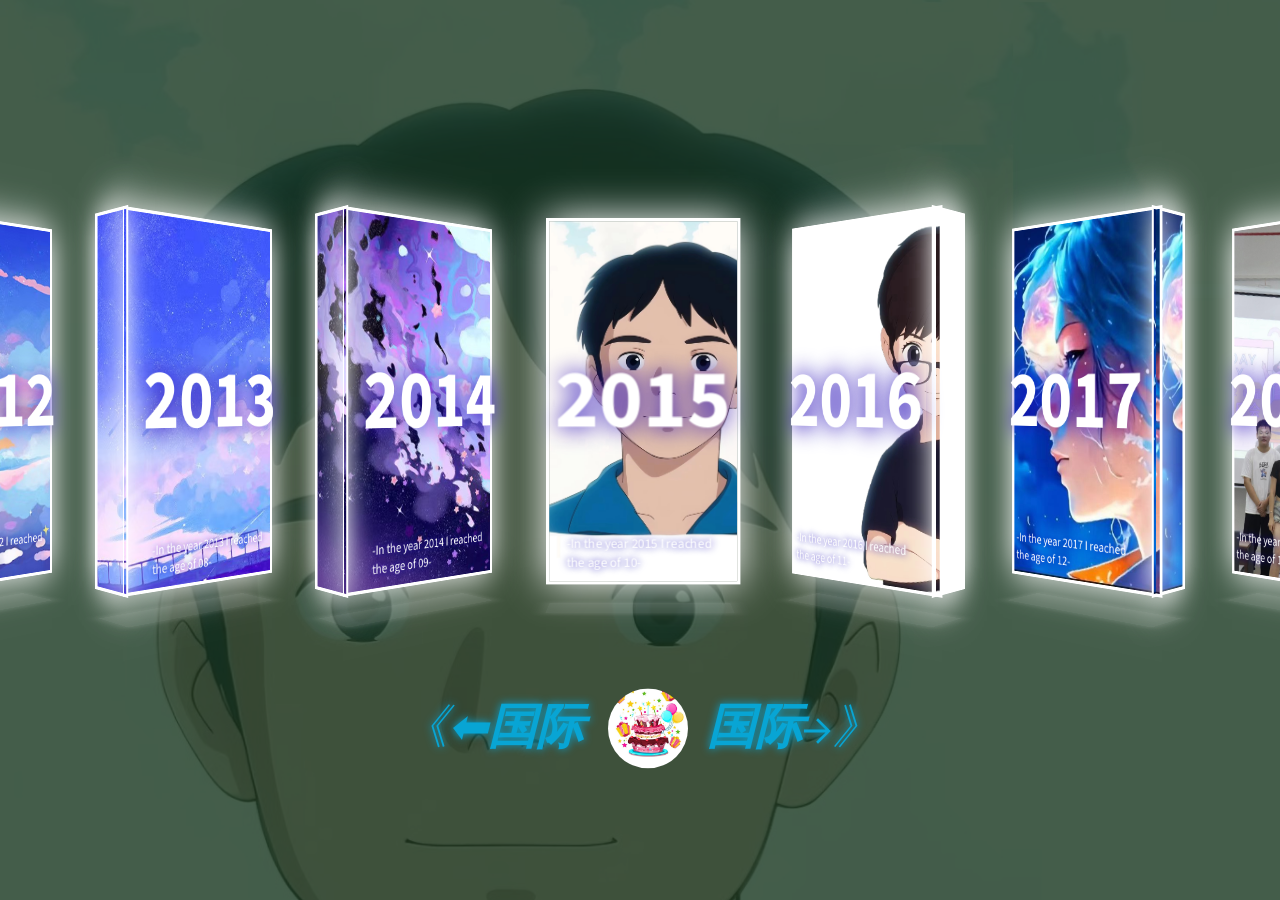
==== index.html @ 9ba80def "Add files via upload" ====
<!DOCTYPE html>
<html lang="en">

<head>
    <meta charset="UTF-8">
    <meta name="viewport" content="width=device-width, initial-scale=1.0">
    <title>RICARDO TO GUOJI</title>
    <link rel="stylesheet" href="https://static.fontawesome.com/css/fontawesome-app.css">
    <!-- 引入字体图标 -->
    <link rel="stylesheet" href="./font/iconfont.css">
    <!-- 引入字体 -->
    <link rel="stylesheet" href="https://fonts.googleapis.com/css?family=Source+Sans+Pro:300,400&display=swap">
    <style>
        * {
            padding: 0;
            margin: 0;
            font-family: "Source Sans Pro", sans-serif;
        }

        /* 设置html和body元素为flex布局，水平和垂直居中对齐，高度为100vh，背景图大小为cover，溢出隐藏，背景图过渡动画时间为0.7秒 */
        html,
        body {
            display: flex;
            justify-content: center;
            align-items: center;
            height: 100vh;
            background-size: cover;
            overflow: hidden;
            transition: background-image .7s ease-in-out;
        }

        /* 设置.shell元素为相对定位，flex布局，水平和垂直居中对齐，宽度和高度为100%，盒模型为border-box，背景颜色为rgba(99, 99, 99, 0.8) */
        .shell {
            position: relative;
            display: flex;
            justify-content: center;
            align-items: center;
            width: 100%;
            height: 100%;
            box-sizing: border-box;
            background: rgba(22, 54, 32, 0.8);
        }

        /* 设置.button元素为flex布局，两端对齐，宽度为380px，绝对定位，左侧偏移量为50%，水平居中，底部偏移量为-80px */
        .button {
            display: flex;
            justify-content: space-between;
            align-items: center;
            /*width: 380px;*/
            width: 600px;
            position: absolute;
            left: 50%;
            transform: translateX(-50%);
            bottom: -80px;
        }

        /* 设置.prev和.next元素过渡动画时间为0.25秒，层级为99999，底部偏移量为5px */
        .prev,
        .next {
            transition: transform 0.25s ease;
            z-index: 99999;
            bottom: 5px;
        }

        /* 设置.prev和.next元素中的i元素字体大小为90px，颜色为#fff，光标为指针，文字阴影为0 0 10px #ffffff */
        .prev i,
        .next i {
            font-size: 60px;
            color: #08a5d4;
            cursor: pointer;
            text-shadow: 0 0 10px #08a5d4;
        }

        .custom-font {
            font-family: 'Arial', sans-serif;
            font-size: 16px;
            font-weight: bold;
            color: #333;
            text-transform: uppercase;
        }


        /* 设置.shell_body元素宽度为100%，缩放为0.8倍，上内边距为20px，下内边距为150px */
        .shell_body {
            width: 100%;
            transform: scale(.8);
            padding: 20px 0 150px 0;
        }

        /* 设置.shell_slider元素为相对定位，过渡动画时间为1秒，背景为透明 */
        .shell_slider {
            position: relative;
            transition: transform 1s ease-in-out;
            background: transparent;
        }

        /* 设置.item元素为相对定位，左浮动，左右外边距为20px */
        .item {
            position: relative;
            
            float: left;
            margin: 0 20px;
        }

        /* 设置.frame元素为相对定位，宽度和高度为100%，过渡动画时间为1秒，3D变换模式为保留3D效果 */
        .frame {
            position: relative;
            width: 100%;
            height: 100%;
            /* background-image: url(./01.jpg); */
            transition: transform 1s ease-in-out;
            transform-style: preserve-3d;
        }

        /* 设置.frame元素的伪元素为绝对定位，底部偏移量为-16%，宽度为100%，高度为60px，背景颜色为#ffffff1c，盒阴影为0px 0px 15px 5px #ffffff1c，3D变换为绕X轴旋转90度并向上平移20px */
        .frame:after {
            content: "";
            position: absolute;
            bottom: -16%;
            width: 100%;
            height: 60px;
            background: #ffffff1c;
            box-shadow: 0px 0px 15px 5px #ffffff1c;
            transform: rotateX(90deg) translate3d(0px, -20px, 0px);
        }

        /* 设置.box元素为flex布局，纵向排列，水平和垂直居中对齐，绝对定位，宽度和高度为100%，边框为4px实心白色，透视效果为1000px，3D变换模式为保留3D效果 */
        .box {
            display: flex;
            flex-direction: column;
            justify-content: center;
            align-items: center;
            position: absolute;
            width: 100%;
            height: 100%;
            border: 4px solid #fff;
            perspective: 1000px;
            transform-style: preserve-3d;
        }

        /* 设置.box元素中的h1和span元素颜色为#fff，Z轴平移距离为20px */
        .box h1,
        .box span {
            color: #fff;
            transform: translateZ(20px);
        }

        /* 设置.box元素中的h1元素文字阴影为0 0 30px #1f05b4，字体大小为100px */
        .box h1 {
            text-shadow: 0 0 30px #1f05b4;
            font-size: 100px;
        }

        /* 设置.box元素中的span元素为绝对定位，底部偏移量为20px，左右内边距为25px，文字阴影为0 0 10px #1f05b4 */
        .box span {
            position: absolute;
            bottom: 20px;
            padding: 0 25px;
            text-shadow: 0 0 10px #1f05b4;
        }

        /* 设置.front、.left和.right元素的盒阴影为0 0 50px #ffffff，背景图大小为cover */
        .front,
        .left,
        .right {
            box-shadow: 0 0 50px #ffffff;
            /* background-image: url(./01.jpg); */
            background-size: cover;
        }

        /* 设置.left和.right元素的顶部偏移量为0，宽度为60px，背面不可见 */
        .right,
        .left {
            top: 0;
            width: 60px;
            backface-visibility: hidden;
        }

        /* 设置.left元素的左侧偏移量为0，左边框宽度为5px，3D变换为向右平移1px，Z轴平移-60px，绕Y轴逆时针旋转90度，变换原点为左侧 */
        .left {
            left: 0;
            border-left-width: 5px;
            transform: translate3d(1px, 0, -60px) rotateY(-90deg);
            transform-origin: 0%;
        }

        /* 设置.right元素的右侧偏移量为0，右边框宽度为5px，3D变换为向左平移1px，Z轴平移-60px，绕Y轴顺时针旋转90度，变换原点为右侧 */
        .right {
            right: 0;
            border-right-width: 5px;
            transform: translate3d(-1px, 0, -60px) rotateY(90deg);
            transform-origin: 100%;
        }
       
        .photo-container {
            position: absolute; 
            /* 设置照片容器为绝对定位 */
            top: 10px; /* 调整照片容器的位置，使其在整体的上方 */
            right: 75px; /* 水平居中 */
            transform: translateX(-50%); /* 水平居中 */
            width: 100px; /* 设置容器宽度 */
            height: 100px; /* 设置容器高度，确保宽高相等以呈现圆形 */
            overflow: hidden; /* 隐藏溢出部分 */
        }

        .photo-containercake {
            position: absolute; 
            /* 设置照片容器为绝对定位 */
            top:auto; /* 调整照片容器的位置，使其在整体的上方 */
            right: 190px; /* 水平居中 */
            transform: translateX(-50%); /* 水平居中 */
            width: 100px; /* 设置容器宽度 */
            height: 100px; /* 设置容器高度，确保宽高相等以呈现圆形 */
            overflow: hidden; /* 隐藏溢出部分 */
        }

        .photo {
            width: 100%; /* 让照片充满容器 */
            height: 100%; /* 让照片充满容器 */
            object-fit: cover; /* 确保照片填充整个容器 */
            border-radius: 50%; /* 将照片设置为圆形 */
        }

        .barthdayh1 {
            color: #e80a0a;
            transform: translateZ(20px);
            text-shadow: 0 0 30px #1f05b4;
            font-size: 10px;
        }

    </style>
       
</head>
<body>
    <div class="shell">
        <div class="shell_body">
            <div class="button">
                <div class="prev"><i class="custom-fon">《⬅<strong>国际</strong> </i></div>
                <div class="photo-containercake"> <i class="custom-fon"> <a href="./卡片/cardindex.html" ><img src="./img/22.jpg" class="photo" alt=""></a></i></div>
                <div class="next"><i class="custom-fon"> <strong>国际</strong>→》</i></div>
                
                
            </div>

            
            <div class="shell_slider">
                <div class="item">
                    <div class="frame">
                        
                        <div class="box front">
                            
                            <h1>2005</h1>
                           
                            <span>-In the year 2005 I reached the age of 0-</span>
                        </div>
                        <div class="box left"></div>
                        <div class="box right"> </div>
                    </div>
                </div>
                <div class="item">
                    <div class="frame">
                        <div class="box front">
                            
                            <h1>2006</h1>
                           
                            <span>-In the year 2006 I reached the age of 01-</span>
                        </div>
                        <div class="box left"></div>
                        <div class="box right"> </div>
                    </div>
                </div>
                <div class="item">
                    <div class="frame">
                        <div class="box front">
                            
                            <h1>2007</h1>
                           
                            <span>-In the year 2007 I reached the age of 02-</span>
                        </div>
                        <div class="box left"></div>
                        <div class="box right"> </div>
                    </div>
                </div>
                <div class="item">
                    <div class="frame">
                        <div class="box front">
                            
                            <h1>2008</h1>
                           
                            <span>-In the year 2008 I reached the age of 03-</span>
                        </div>
                        <div class="box left"></div>
                        <div class="box right"> </div>
                    </div>
                </div>
                <div class="item">
                    <div class="frame">
                        <div class="box front">
                            
                            <h1>2009</h1>
                           
                            <span>-In the year 2009 I reached the age of 04-</span>
                        </div>
                        <div class="box left"></div>
                        <div class="box right"> </div>
                    </div>
                </div>
                <div class="item">
                    <div class="frame">
                        <div class="box front">
                            
                            <h1>2010</h1>
                           
                            <span>-In the year 2010 I reached the age of 05-</span>
                        </div>
                        <div class="box left"></div>
                        <div class="box right"> </div>
                    </div>
                </div>
                <div class="item">
                    <div class="frame">
                        <div class="box front">
                            
                            <h1>2011</h1>
                           
                            <span>-In the year 2011 I reached the age of 06-</span>
                        </div>
                        <div class="box left"></div>
                        <div class="box right"> </div>
                    </div>
                </div>
                <div class="item">
                    <div class="frame">
                        <div class="box front">
                            
                            <h1>2012</h1>
                           
                            <span>-In the year 2012 I reached the age of 07-</span>
                        </div>
                        <div class="box left"></div>
                        <div class="box right"> </div>
                    </div>
                </div>
                <div class="item">
                    <div class="frame">
                        
                        <div class="box front">
                            
                            <h1>2013</h1>
                           
                            <span>-In the year 2013 I reached the age of 08-</span>
                        </div>
                        <div class="box left"></div>
                        <div class="box right"> </div>
                    </div>
                </div>
                <div class="item">
                    <div class="frame">
                        <div class="box front ">
                            
                            <h1>2014</h1>
                           
                            <span>-In the year 2014 I reached the age of 09-</span>
                        </div>
                        <div class="box left"></div>
                        <div class="box right"> </div>
                    </div>
                </div>
                <div class="item">
                    <div class="frame">
                        <div class="box front">
                            <h1>2015</h1>
                            <span>-In the year 2015 I reached the age of 10-</span>
                        </div>
                        <div class="box left"></div>
                        <div class="box right"> </div>
                    </div>
                </div>
                <div class="item">
                    <div class="frame">
                        <div class="box front">
                            <h1>2016</h1>
                            <span>-In the year 2016 I reached the age of 11-</span>
                        </div>
                        <div class="box left"></div>
                        <div class="box right"></div>
                    </div>
                </div>
                <div class="item">
                    <div class="frame">
                        <div class="box front">
                            
                            <h1>2017</h1>
                            <span>-In the year 2017 I reached the age of 12-</span>
                        </div>
                        <div class="box left"></div>
                        <div class="box right"> </div>
                    </div>
                </div>
                <div class="item">
                    <div class="frame">
                        <div class="box front">
                            <h1>2018</h1>
                            <span>-In the year 2018 I reached the age of 13-</span>
                        </div>
                        <div class="box left"></div>
                        <div class="box right"> </div>
                    </div>
                </div>
                <div class="item">
                    <div class="frame">
                        <div class="box front">
                            <h1>2019</h1>
                            <span>-In the year 2019 I reached the age of 14-</span>
                        </div>
                        <div class="box left"></div>
                        <div class="box right"> </div>
                    </div>
                </div>
                <div class="item">
                    <div class="frame">
                        <div class="box front">
                            <h1>2020</h1>
                            <span>-In the year 2020 I reached the age of 15-</span>
                        </div>
                        <div class="box left"></div>
                        <div class="box right"> </div>
                    </div>
                </div>
                <div class="item">
                    <div class="frame">
                        <div class="box front">
                            <h1>2021</h1>
                            <span>-In the year 2021 I reached the age of 16-</span>
                        </div>
                        <div class="box left"></div>
                        <div class="box right"> </div>
                    </div>
                </div>
                <div class="item">
                    <div class="frame">
                        <div class="box front">
                            <h1>2022</h1>
                            <span>-In the year 2022 I reached the age of 17-</span>
                        </div>
                        <div class="box left"></div>
                        <div class="box right"> </div>
                    </div>
                </div>
                <div class="item">
                    <div class="frame">
                        <div class="box front">
                            <div class="photo-container"><img src="./img/12.jpg " class="photo" alt=""></div>
                            <h1>2023</h1>
                            <span>-In the year 2023 I reached the age of 18-</span>
                        </div>
                        <div class="box left"></div>
                        <div class="box right"> </div>
                    </div>
                </div>
                <div class="item">
                    <div class="frame">
                        <div class="box front">
                            <h1>2024</h1>
                            <span>-In the year 2024 I reached the age of 19-</span>
                        </div>
                        <div class="box left"></div>
                        <div class="box right"> </div>
                    </div>
                </div>
                <div class="item">
                    <div class="frame">
                        <div class="box front">
                            <h1 class="barthdayh1">HAPPY</h1>
                            <span>-In the year 2024 I reached the age of 19-</span>
                        </div>
                        <div class="box left"></div>
                        <div class="box right"> </div>
                    </div>
                </div>
                <div class="item">
                    <div class="frame">
                        <div class="box front">
                            <h1 class="barthdayh1">BIRTHDAY</h1>
                            <span>-In the year 2024 I reached the age of 19-</span>
                        </div>
                        <div class="box left"></div>
                        <div class="box right"> </div>
                    </div>
                </div>
                
            </div>
        </div>
    </div>
    
</body>
<script>
    // 这段JavaScript代码的作用是实现一个图片轮播效果。首先，通过document.getElementsByClassName('item')获取到所有具有item类名的元素，并将它们存储在items变量中。
    // 然后，通过一个循环遍历每个item元素。在循环中，首先获取当前的item元素，然后通过getElementsByClassName方法获取到该item下的frame、front、left和right元素，并将它们分别存储在frame、frontBox、leftBox和rightBox变量中。
    // 接下来，通过设置frontBox、leftBox和rightBox的style.backgroundImage属性，将背景图片设置为'url(./img/' + (i + 1).toString().padStart(2, '0') + '.jpg)'，其中(i + 1).toString().padStart(2, '0')表示将循环变量i加1后转换为字符串，并在前面补0，以保证图片的文件名格式正确。
    // 接着，定义了一个立即执行函数，并在函数内部进行了一些操作。首先，通过document.getElementsByClassName('shell')[0]获取到具有shell类名的元素，并将其存储在shell变量中。然后，通过shell.getElementsByClassName方法获取到该shell元素下的shell_slider、item、prev和next元素，并将它们分别存储在slider、items、prevBtn和nextBtn变量中。
    // 接下来，定义了一些变量，包括width、height、totalWidth、margin、currIndex、interval和intervalTime。width和height分别表示每个item的宽度和高度，totalWidth表示所有item的总宽度，margin表示item的外边距，currIndex表示当前显示的item的索引，interval表示定时器的ID，intervalTime表示定时器的时间间隔。
    // 然后，定义了init函数，该函数用于初始化一些操作。在该函数中，首先调用resize函数调整大小，然后调用move函数将显示的item移动到中间位置，接着调用bindEvents函数绑定事件，最后调用timer函数启动定时器。
    // 接着，定义了resize函数，该函数用于在窗口大小变化时调整大小。在该函数中，首先计算出新的width和height，然后根据计算结果设置slider的宽度，以及每个item的宽度和高度。
    // 接下来，定义了bindEvents函数，该函数用于绑定事件。在该函数中，首先绑定了窗口大小变化时调用resize函数的事件，然后绑定了点击prev按钮和next按钮时调用prev函数和next函数的事件。
    // 最后，在立即执行函数的末尾，调用了init函数来初始化页面，并定义了move、timer、prev和next函数。其中，move函数用于移动shell到指定的item，timer函数用于启动定时器，prev函数用于切换到上一个item，next函数用于切换到下一个item。

    // 获取所有的item元素
    var items = document.getElementsByClassName('item');
    // 循环遍历每个item
    for (var i = 0; i < items.length; i++) {
        // 获取当前item
        var item = items[i];
        var frame = item.getElementsByClassName('frame')[0];
        var frontBox = frame.getElementsByClassName('front')[0];
        var leftBox = frame.getElementsByClassName('left')[0];
        var rightBox = frame.getElementsByClassName('right')[0];
        // 设置背景图片
        frontBox.style.backgroundImage = 'url(./img/' + (i + 1).toString().padStart(2, '0') + '.jpg)';
        leftBox.style.backgroundImage = 'url(./img/' + (i + 1).toString().padStart(2, '0') + '.jpg)';
        rightBox.style.backgroundImage = 'url(./img/' + (i + 1).toString().padStart(2, '0') + '.jpg)';

        // frontBox.style.backgroundImage = 'url(./' + (i + 1).toString().padStart(2, '0') + '.jpg)';
        // leftBox.style.backgroundImage = 'url(./' + (i + 1).toString().padStart(2, '0') + '.jpg)';
        // rightBox.style.backgroundImage = 'url(./' + (i + 1).toString().padStart(2, '0') + '.jpg)';
    }
    (function () {
        "use strict";
        var shell = document.getElementsByClassName('shell')[0];
        var slider = shell.getElementsByClassName('shell_slider')[0];
        var items = shell.getElementsByClassName('item');
        var prevBtn = shell.getElementsByClassName('prev')[0];
        var nextBtn = shell.getElementsByClassName('next')[0];
        // 定义变量
        var width, height, totalWidth, margin = 20,
            currIndex = 0,
            interval, intervalTime = 3000;
        function init() {
            // 初始化函数
            resize();
            move(Math.floor(items.length / 2));
            bindEvents();
            timer();
        }
        function resize() {
            // 窗口大小变化时调整大小
            width = Math.max(window.innerWidth * .20, 275);
            height = window.innerHeight * .5;
            totalWidth = width * items.length;
            // 设置slider宽度
            slider.style.width = totalWidth + "px";
            // 设置每个item的宽度和高度
            for (var i = 0; i < items.length; i++) {
                let item = items[i];
                item.style.width = (width - (margin * 2)) + "px";
                item.style.height = height + "px";
            }
        }
        function bindEvents() {
            // 窗口大小变化时调整大小
            window.onresize = resize;
            // 点击prev按钮切换item
            prevBtn.addEventListener('click', () => { prev(); });
            nextBtn.addEventListener('click', () => { next(); });
        }
        init();
        function move(index) {
            // 移动shell到指定的item
            if (index < 1) index = items.length;
            if (index > items.length) index = 1;
            currIndex = index;
            // 遍历所有item
            for (var i = 0; i < items.length; i++) {
                let item = items[i],
                    box = item.getElementsByClassName('frame')[0];
                if (i == (index - 1)) {
                    // 当前item添加active类并设置3D效果
                    item.classList.add('item--active');
                    box.style.transform = "perspective(1200px)";
                } else {
                    // 其他item移除active类并设置3D效果
                    item.classList.remove('item--active');
                    box.style.transform = "perspective(1200px) rotateY(" + (i < (index - 1) ? 40 : -40) + "deg)";
                }
            }
            // 移动slider
            slider.style.transform = "translate3d(" + ((index * -width) + (width / 2) + window.innerWidth / 2) + "px, 0, 0)";
            // 设置body背景图片
            var frontBox = items[index - 1].getElementsByClassName('front')[0];
            document.body.style.backgroundImage = frontBox.style.backgroundImage;
        }
        function timer() {
            // 定时器，自动切换shell
            clearInterval(interval);
            interval = setInterval(() => {
                move(++currIndex);
            }, intervalTime);
        }
        // 切换item
        function prev() {
            move(--currIndex);
            timer();
        }
        function next() {
            move(++currIndex);
            timer();
        }

 

    })();
</script>

</html>
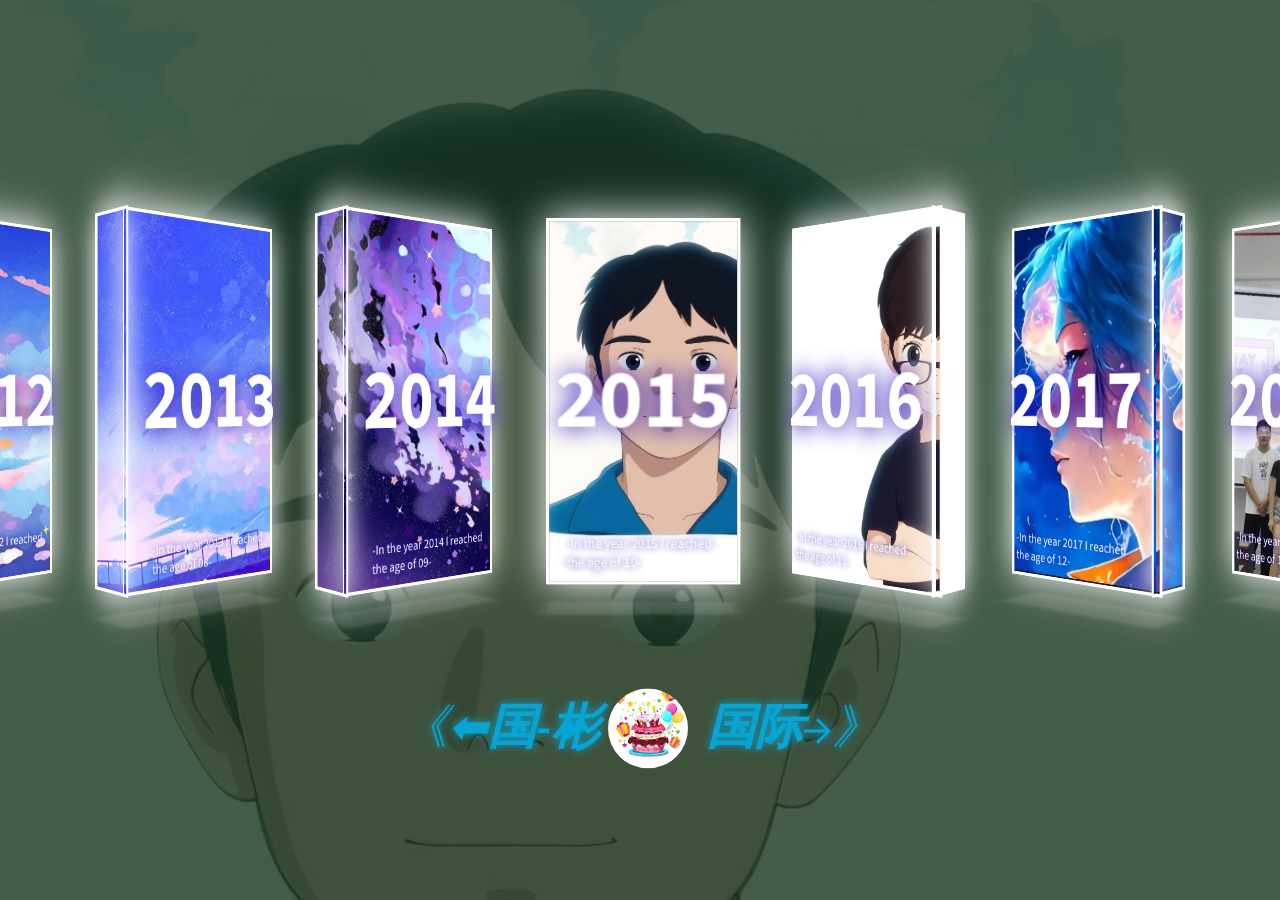
==== commit 18e634f7: "提交信息" ====
--- a/index.html
+++ b/index.html
@@ -235,7 +235,7 @@
     <div class="shell">
         <div class="shell_body">
             <div class="button">
-                <div class="prev"><i class="custom-fon">《⬅<strong>国际</strong> </i></div>
+                <div class="prev"><i class="custom-fon">《⬅<strong>国-彬</strong> </i></div>
                 <div class="photo-containercake"> <i class="custom-fon"> <a href="./卡片/cardindex.html" ><img src="./img/22.jpg" class="photo" alt=""></a></i></div>
                 <div class="next"><i class="custom-fon"> <strong>国际</strong>→》</i></div>
                 
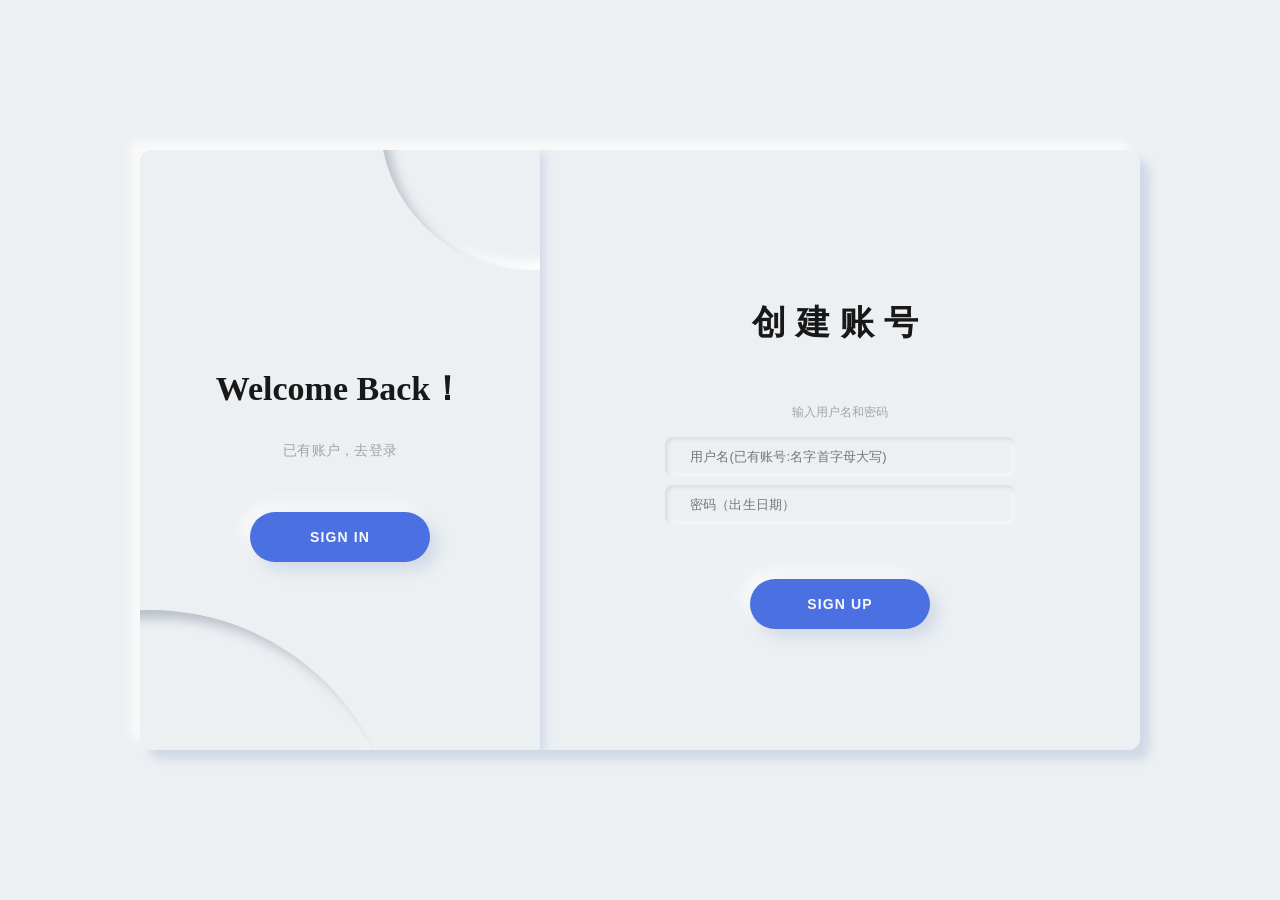
==== commit 30755540: "固定" ====
--- a/index.html
+++ b/index.html
@@ -3,612 +3,464 @@
 
 <head>
     <meta charset="UTF-8">
+    <meta http-equiv="X-UA-Compatible" content="IE=edge">
     <meta name="viewport" content="width=device-width, initial-scale=1.0">
-    <title>RICARDO TO GUOJI</title>
-    <link rel="stylesheet" href="https://static.fontawesome.com/css/fontawesome-app.css">
-    <!-- 引入字体图标 -->
-    <link rel="stylesheet" href="./font/iconfont.css">
-    <!-- 引入字体 -->
-    <link rel="stylesheet" href="https://fonts.googleapis.com/css?family=Source+Sans+Pro:300,400&display=swap">
+    <title>login</title>
+    <!-- 导入字体图标 -->
+    <link rel="stylesheet" href="./font_mw3z7ts489g/iconfont.css">
+
     <style>
         * {
+            margin: 0;
             padding: 0;
-            margin: 0;
-            font-family: "Source Sans Pro", sans-serif;
-        }
-
-        /* 设置html和body元素为flex布局，水平和垂直居中对齐，高度为100vh，背景图大小为cover，溢出隐藏，背景图过渡动画时间为0.7秒 */
-        html,
+            box-sizing: border-box;
+            /* 字体无法选中 */
+            user-select: none;
+        }
+
         body {
+            width: 100%;
+            height: 100vh;
             display: flex;
             justify-content: center;
             align-items: center;
-            height: 100vh;
-            background-size: cover;
-            overflow: hidden;
-            transition: background-image .7s ease-in-out;
-        }
-
-        /* 设置.shell元素为相对定位，flex布局，水平和垂直居中对齐，宽度和高度为100%，盒模型为border-box，背景颜色为rgba(99, 99, 99, 0.8) */
+            font-size: 12px;
+            background-color: #ecf0f3;
+            color: #a0a5a8;
+        }
+
         .shell {
             position: relative;
+            width: 1000px;
+            min-width: 1000px;
+            min-height: 600px;
+            height: 600px;
+            padding: 25px;
+            background-color: #ecf0f3;
+            box-shadow: 10px 10px 10px #d1d9e6, -10px -10px 10px #f9f9f9;
+            border-radius: 12px;
+            overflow: hidden;
+        }
+
+        /* 设置响应式 */
+        @media (max-width: 1200px) {
+            .shell {
+                transform: scale(0.7);
+            }
+        }
+
+        @media (max-width: 1000px) {
+            .shell {
+                transform: scale(0.6);
+            }
+        }
+
+        @media (max-width: 800px) {
+            .shell {
+                transform: scale(0.5);
+            }
+        }
+
+        @media (max-width: 600px) {
+            .shell {
+                transform: scale(0.4);
+            }
+        }
+
+        .container {
             display: flex;
             justify-content: center;
             align-items: center;
+            position: absolute;
+            top: 0;
+            width: 600px;
+            height: 100%;
+            padding: 25px;
+            background-color: #ecf0f3;
+            transition: 1.25s;
+        }
+
+        .form {
+            display: flex;
+            justify-content: center;
+            align-items: center;
+            flex-direction: column;
             width: 100%;
             height: 100%;
-            box-sizing: border-box;
-            background: rgba(22, 54, 32, 0.8);
-        }
-
-        /* 设置.button元素为flex布局，两端对齐，宽度为380px，绝对定位，左侧偏移量为50%，水平居中，底部偏移量为-80px */
+        }
+
+        .iconfont {
+            margin: 0 5px;
+            border: rgba(0, 0, 0, 0.5) 2px solid;
+            border-radius: 50%;
+            font-size: 25px;
+            padding: 3px;
+            opacity: 0.5;
+            transition: 0.1s;
+        }
+
+        .iconfont:hover {
+            opacity: 1;
+            transition: 0.15s;
+            cursor: pointer;
+        }
+
+        .form_input {
+            width: 350px;
+            height: 40px;
+            margin: 4px 0;
+            padding-left: 25px;
+            font-size: 13px;
+            letter-spacing: 0.15px;
+            border: none;
+            outline: none;
+            background-color: #ecf0f3;
+            transition: 0.25s ease;
+            border-radius: 8px;
+            box-shadow: inset 2px 2px 4px #d1d9e6, inset -2px -2px 4px #f9f9f9;
+        }
+
+        .form_input:focus {
+            box-shadow: inset 4px 4px 4px #d1d9e6, inset -4px -4px 4px #f9f9f9;
+        }
+
+        .form_span {
+            margin-top: 30px;
+            margin-bottom: 12px;
+        }
+
+        .form_link {
+            color: #181818;
+            text-decoration: none;  
+            font-size: 15px;
+            margin-top: 25px;
+            border-bottom: 1px solid #a0a5a8;
+            line-height: 2;
+        }
+
+        .title {
+            font-size: 34px;
+            font-weight: 700;
+            line-height: 3;
+            color: #181818;
+            letter-spacing: 10px;
+        }
+
+        .description {
+            font-size: 14px;
+            letter-spacing: 0.25px;
+            text-align: center;
+            line-height: 1.6;
+        }
+
         .button {
+            width: 180px;
+            height: 50px;
+            border-radius: 25px;
+            margin-top: 50px;
+            font-weight: 700;
+            font-size: 14px;
+            letter-spacing: 1.15px;
+            background-color: #4B70E2;
+            color: #f9f9f9;
+            box-shadow: 8px 8px 16px #d1d9e6, -8px -8px 16px #f9f9f9;
+            border: none;
+            outline: none;
+        }
+
+        .a-container {
+            z-index: 100;
+            left: calc(100% - 600px);
+        }
+
+        .b-container {
+            left: calc(100% - 600px);
+            z-index: 0;
+        }
+
+        .switch {
             display: flex;
-            justify-content: space-between;
-            align-items: center;
-            /*width: 380px;*/
-            width: 600px;
-            position: absolute;
-            left: 50%;
-            transform: translateX(-50%);
-            bottom: -80px;
-        }
-
-        /* 设置.prev和.next元素过渡动画时间为0.25秒，层级为99999，底部偏移量为5px */
-        .prev,
-        .next {
-            transition: transform 0.25s ease;
-            z-index: 99999;
-            bottom: 5px;
-        }
-
-        /* 设置.prev和.next元素中的i元素字体大小为90px，颜色为#fff，光标为指针，文字阴影为0 0 10px #ffffff */
-        .prev i,
-        .next i {
-            font-size: 60px;
-            color: #08a5d4;
-            cursor: pointer;
-            text-shadow: 0 0 10px #08a5d4;
-        }
-
-        .custom-font {
-            font-family: 'Arial', sans-serif;
-            font-size: 16px;
-            font-weight: bold;
-            color: #333;
-            text-transform: uppercase;
-        }
-
-
-        /* 设置.shell_body元素宽度为100%，缩放为0.8倍，上内边距为20px，下内边距为150px */
-        .shell_body {
-            width: 100%;
-            transform: scale(.8);
-            padding: 20px 0 150px 0;
-        }
-
-        /* 设置.shell_slider元素为相对定位，过渡动画时间为1秒，背景为透明 */
-        .shell_slider {
-            position: relative;
-            transition: transform 1s ease-in-out;
-            background: transparent;
-        }
-
-        /* 设置.item元素为相对定位，左浮动，左右外边距为20px */
-        .item {
-            position: relative;
-            
-            float: left;
-            margin: 0 20px;
-        }
-
-        /* 设置.frame元素为相对定位，宽度和高度为100%，过渡动画时间为1秒，3D变换模式为保留3D效果 */
-        .frame {
-            position: relative;
-            width: 100%;
-            height: 100%;
-            /* background-image: url(./01.jpg); */
-            transition: transform 1s ease-in-out;
-            transform-style: preserve-3d;
-        }
-
-        /* 设置.frame元素的伪元素为绝对定位，底部偏移量为-16%，宽度为100%，高度为60px，背景颜色为#ffffff1c，盒阴影为0px 0px 15px 5px #ffffff1c，3D变换为绕X轴旋转90度并向上平移20px */
-        .frame:after {
-            content: "";
-            position: absolute;
-            bottom: -16%;
-            width: 100%;
-            height: 60px;
-            background: #ffffff1c;
-            box-shadow: 0px 0px 15px 5px #ffffff1c;
-            transform: rotateX(90deg) translate3d(0px, -20px, 0px);
-        }
-
-        /* 设置.box元素为flex布局，纵向排列，水平和垂直居中对齐，绝对定位，宽度和高度为100%，边框为4px实心白色，透视效果为1000px，3D变换模式为保留3D效果 */
-        .box {
-            display: flex;
-            flex-direction: column;
             justify-content: center;
             align-items: center;
             position: absolute;
-            width: 100%;
+            top: 0;
+            left: 0;
             height: 100%;
-            border: 4px solid #fff;
-            perspective: 1000px;
-            transform-style: preserve-3d;
-        }
-
-        /* 设置.box元素中的h1和span元素颜色为#fff，Z轴平移距离为20px */
-        .box h1,
-        .box span {
-            color: #fff;
-            transform: translateZ(20px);
-        }
-
-        /* 设置.box元素中的h1元素文字阴影为0 0 30px #1f05b4，字体大小为100px */
-        .box h1 {
-            text-shadow: 0 0 30px #1f05b4;
-            font-size: 100px;
-        }
-
-        /* 设置.box元素中的span元素为绝对定位，底部偏移量为20px，左右内边距为25px，文字阴影为0 0 10px #1f05b4 */
-        .box span {
+            width: 400px;
+            padding: 50px;
+            z-index: 200;
+            transition: 1.25s;
+            background-color: #ecf0f3;
+            overflow: hidden;
+            box-shadow: 4px 4px 10px #d1d9e6, -4px -4px 10px #d1d9e6;
+        }
+
+        .switch_circle {
             position: absolute;
-            bottom: 20px;
-            padding: 0 25px;
-            text-shadow: 0 0 10px #1f05b4;
-        }
-
-        /* 设置.front、.left和.right元素的盒阴影为0 0 50px #ffffff，背景图大小为cover */
-        .front,
-        .left,
-        .right {
-            box-shadow: 0 0 50px #ffffff;
-            /* background-image: url(./01.jpg); */
-            background-size: cover;
-        }
-
-        /* 设置.left和.right元素的顶部偏移量为0，宽度为60px，背面不可见 */
-        .right,
-        .left {
-            top: 0;
-            width: 60px;
-            backface-visibility: hidden;
-        }
-
-        /* 设置.left元素的左侧偏移量为0，左边框宽度为5px，3D变换为向右平移1px，Z轴平移-60px，绕Y轴逆时针旋转90度，变换原点为左侧 */
-        .left {
+            width: 500px;
+            height: 500px;
+            border-radius: 50%;
+            background-color: #ecf0f3;
+            box-shadow: inset 8px 8px 12px #b8bec7, inset -8px -8px 12px #fff;
+            bottom: -60%;
+            left: -60%;
+            transition: 1.25s;
+        }
+
+        .switch_circle-t {
+            top: -30%;
+            left: 60%;
+            width: 300px;
+            height: 300px;
+        }
+
+        .switch_container {
+            display: flex;
+            justify-content: center;
+            align-items: center;
+            flex-direction: column;
+            position: absolute;
+            width: 400px;
+            padding: 50px 55px;
+            transition: 1.25s;
+        }
+
+        .switch_button {
+            cursor: pointer;
+        }
+
+        .switch_button:hover,
+        .submit:hover {
+            box-shadow: 6px 6px 10px #d1d9e6, -6px -6px 10px #f9f9f9;
+            transform: scale(0.985);
+            transition: 0.25s;
+        }
+
+        .switch_button:active,
+        .switch_button:focus {
+            box-shadow: 2px 2px 6px #d1d9e6, -2px -2px 6px #f9f9f9;
+            transform: scale(0.97);
+            transition: 0.25s;
+        }
+
+        .is-txr {
+            left: calc(100% - 400px);
+            transition: 1.25s;
+            transform-origin: left;
+        }
+
+        .is-txl {
             left: 0;
-            border-left-width: 5px;
-            transform: translate3d(1px, 0, -60px) rotateY(-90deg);
-            transform-origin: 0%;
-        }
-
-        /* 设置.right元素的右侧偏移量为0，右边框宽度为5px，3D变换为向左平移1px，Z轴平移-60px，绕Y轴顺时针旋转90度，变换原点为右侧 */
-        .right {
-            right: 0;
-            border-right-width: 5px;
-            transform: translate3d(-1px, 0, -60px) rotateY(90deg);
-            transform-origin: 100%;
-        }
-       
-        .photo-container {
-            position: absolute; 
-            /* 设置照片容器为绝对定位 */
-            top: 10px; /* 调整照片容器的位置，使其在整体的上方 */
-            right: 75px; /* 水平居中 */
-            transform: translateX(-50%); /* 水平居中 */
-            width: 100px; /* 设置容器宽度 */
-            height: 100px; /* 设置容器高度，确保宽高相等以呈现圆形 */
-            overflow: hidden; /* 隐藏溢出部分 */
-        }
-
-        .photo-containercake {
-            position: absolute; 
-            /* 设置照片容器为绝对定位 */
-            top:auto; /* 调整照片容器的位置，使其在整体的上方 */
-            right: 190px; /* 水平居中 */
-            transform: translateX(-50%); /* 水平居中 */
-            width: 100px; /* 设置容器宽度 */
-            height: 100px; /* 设置容器高度，确保宽高相等以呈现圆形 */
-            overflow: hidden; /* 隐藏溢出部分 */
-        }
-
-        .photo {
-            width: 100%; /* 让照片充满容器 */
-            height: 100%; /* 让照片充满容器 */
-            object-fit: cover; /* 确保照片填充整个容器 */
-            border-radius: 50%; /* 将照片设置为圆形 */
-        }
-
-        .barthdayh1 {
-            color: #e80a0a;
-            transform: translateZ(20px);
-            text-shadow: 0 0 30px #1f05b4;
-            font-size: 10px;
-        }
-
+            transition: 1.25s;
+            transform-origin: right;
+        }
+
+        .is-z {
+            z-index: 200;
+            transition: 1.25s;
+        }
+
+        .is-hidden {
+            visibility: hidden;
+            opacity: 0;
+            position: absolute;
+            transition: 1.25s;
+        }
+
+        .is-gx {
+            animation: is-gx 1.25s;
+        }
+
+        @keyframes is-gx {
+
+            0%,
+            10%,
+            100% {
+                width: 400px;
+            }
+
+            30%,
+            50% {
+                width: 500px;
+            }
+        }
     </style>
-       
 </head>
+
 <body>
     <div class="shell">
-        <div class="shell_body">
-            <div class="button">
-                <div class="prev"><i class="custom-fon">《⬅<strong>国-彬</strong> </i></div>
-                <div class="photo-containercake"> <i class="custom-fon"> <a href="./卡片/cardindex.html" ><img src="./img/22.jpg" class="photo" alt=""></a></i></div>
-                <div class="next"><i class="custom-fon"> <strong>国际</strong>→》</i></div>
+        <div class="container a-container" id="a-container">
+            <form action="" method="" class="form" id="a-form">
+                <h2 class="form_title title">创建账号</h2>
+                <div class="form_icons">
+                    
+
+                </div>
+                <span class="form_span">输入用户名和密码</span>
+                <input type="text" class="form_input" placeholder="用户名(已有账号:名字首字母大写)" id="register-name">  
+                <input type="password" class="form_input" placeholder="密码（出生日期）" id="register-password">
+                <button class="form_button button submit">SIGN UP</button>
+            </form>
+        </div>
+
+        <div class="container b-container" id="b-container">
+            <form action="" method="" class="form" id="b-form">
                 
-                
+                <h2 class="form_title title">登陆</h2>
+                <div class="form_icons">
+
+                </div>
+                <span class="form_span">输入用户名和密码</span>
+                <input type="text" class="form_input" placeholder="用户名" id="login-name">  
+                <input type="password" class="form_input" placeholder="密码" id="login-password"> 
+                <a class="form_link" href="#" onclick="showForgotPasswordMessage(event)">忘记密码？</a>  
+                <button class="form_button button submit">SIGN IN</button>
+            </form>
+        </div>
+
+        <div class="switch" id="switch-cnt">
+            <div class="switch_circle"></div>
+            <div class="switch_circle switch_circle-t"></div>
+            <div class="switch_container" id="switch-c1">
+                <h2 class="switch_title title" style="letter-spacing: 0;">Welcome Back！</h2>
+                <p class="switch_description description">已有账户，去登录</p>
+                <button class="switch_button button switch-btn">SIGN IN</button>
             </div>
 
-            
-            <div class="shell_slider">
-                <div class="item">
-                    <div class="frame">
-                        
-                        <div class="box front">
-                            
-                            <h1>2005</h1>
-                           
-                            <span>-In the year 2005 I reached the age of 0-</span>
-                        </div>
-                        <div class="box left"></div>
-                        <div class="box right"> </div>
-                    </div>
-                </div>
-                <div class="item">
-                    <div class="frame">
-                        <div class="box front">
-                            
-                            <h1>2006</h1>
-                           
-                            <span>-In the year 2006 I reached the age of 01-</span>
-                        </div>
-                        <div class="box left"></div>
-                        <div class="box right"> </div>
-                    </div>
-                </div>
-                <div class="item">
-                    <div class="frame">
-                        <div class="box front">
-                            
-                            <h1>2007</h1>
-                           
-                            <span>-In the year 2007 I reached the age of 02-</span>
-                        </div>
-                        <div class="box left"></div>
-                        <div class="box right"> </div>
-                    </div>
-                </div>
-                <div class="item">
-                    <div class="frame">
-                        <div class="box front">
-                            
-                            <h1>2008</h1>
-                           
-                            <span>-In the year 2008 I reached the age of 03-</span>
-                        </div>
-                        <div class="box left"></div>
-                        <div class="box right"> </div>
-                    </div>
-                </div>
-                <div class="item">
-                    <div class="frame">
-                        <div class="box front">
-                            
-                            <h1>2009</h1>
-                           
-                            <span>-In the year 2009 I reached the age of 04-</span>
-                        </div>
-                        <div class="box left"></div>
-                        <div class="box right"> </div>
-                    </div>
-                </div>
-                <div class="item">
-                    <div class="frame">
-                        <div class="box front">
-                            
-                            <h1>2010</h1>
-                           
-                            <span>-In the year 2010 I reached the age of 05-</span>
-                        </div>
-                        <div class="box left"></div>
-                        <div class="box right"> </div>
-                    </div>
-                </div>
-                <div class="item">
-                    <div class="frame">
-                        <div class="box front">
-                            
-                            <h1>2011</h1>
-                           
-                            <span>-In the year 2011 I reached the age of 06-</span>
-                        </div>
-                        <div class="box left"></div>
-                        <div class="box right"> </div>
-                    </div>
-                </div>
-                <div class="item">
-                    <div class="frame">
-                        <div class="box front">
-                            
-                            <h1>2012</h1>
-                           
-                            <span>-In the year 2012 I reached the age of 07-</span>
-                        </div>
-                        <div class="box left"></div>
-                        <div class="box right"> </div>
-                    </div>
-                </div>
-                <div class="item">
-                    <div class="frame">
-                        
-                        <div class="box front">
-                            
-                            <h1>2013</h1>
-                           
-                            <span>-In the year 2013 I reached the age of 08-</span>
-                        </div>
-                        <div class="box left"></div>
-                        <div class="box right"> </div>
-                    </div>
-                </div>
-                <div class="item">
-                    <div class="frame">
-                        <div class="box front ">
-                            
-                            <h1>2014</h1>
-                           
-                            <span>-In the year 2014 I reached the age of 09-</span>
-                        </div>
-                        <div class="box left"></div>
-                        <div class="box right"> </div>
-                    </div>
-                </div>
-                <div class="item">
-                    <div class="frame">
-                        <div class="box front">
-                            <h1>2015</h1>
-                            <span>-In the year 2015 I reached the age of 10-</span>
-                        </div>
-                        <div class="box left"></div>
-                        <div class="box right"> </div>
-                    </div>
-                </div>
-                <div class="item">
-                    <div class="frame">
-                        <div class="box front">
-                            <h1>2016</h1>
-                            <span>-In the year 2016 I reached the age of 11-</span>
-                        </div>
-                        <div class="box left"></div>
-                        <div class="box right"></div>
-                    </div>
-                </div>
-                <div class="item">
-                    <div class="frame">
-                        <div class="box front">
-                            
-                            <h1>2017</h1>
-                            <span>-In the year 2017 I reached the age of 12-</span>
-                        </div>
-                        <div class="box left"></div>
-                        <div class="box right"> </div>
-                    </div>
-                </div>
-                <div class="item">
-                    <div class="frame">
-                        <div class="box front">
-                            <h1>2018</h1>
-                            <span>-In the year 2018 I reached the age of 13-</span>
-                        </div>
-                        <div class="box left"></div>
-                        <div class="box right"> </div>
-                    </div>
-                </div>
-                <div class="item">
-                    <div class="frame">
-                        <div class="box front">
-                            <h1>2019</h1>
-                            <span>-In the year 2019 I reached the age of 14-</span>
-                        </div>
-                        <div class="box left"></div>
-                        <div class="box right"> </div>
-                    </div>
-                </div>
-                <div class="item">
-                    <div class="frame">
-                        <div class="box front">
-                            <h1>2020</h1>
-                            <span>-In the year 2020 I reached the age of 15-</span>
-                        </div>
-                        <div class="box left"></div>
-                        <div class="box right"> </div>
-                    </div>
-                </div>
-                <div class="item">
-                    <div class="frame">
-                        <div class="box front">
-                            <h1>2021</h1>
-                            <span>-In the year 2021 I reached the age of 16-</span>
-                        </div>
-                        <div class="box left"></div>
-                        <div class="box right"> </div>
-                    </div>
-                </div>
-                <div class="item">
-                    <div class="frame">
-                        <div class="box front">
-                            <h1>2022</h1>
-                            <span>-In the year 2022 I reached the age of 17-</span>
-                        </div>
-                        <div class="box left"></div>
-                        <div class="box right"> </div>
-                    </div>
-                </div>
-                <div class="item">
-                    <div class="frame">
-                        <div class="box front">
-                            <div class="photo-container"><img src="./img/12.jpg " class="photo" alt=""></div>
-                            <h1>2023</h1>
-                            <span>-In the year 2023 I reached the age of 18-</span>
-                        </div>
-                        <div class="box left"></div>
-                        <div class="box right"> </div>
-                    </div>
-                </div>
-                <div class="item">
-                    <div class="frame">
-                        <div class="box front">
-                            <h1>2024</h1>
-                            <span>-In the year 2024 I reached the age of 19-</span>
-                        </div>
-                        <div class="box left"></div>
-                        <div class="box right"> </div>
-                    </div>
-                </div>
-                <div class="item">
-                    <div class="frame">
-                        <div class="box front">
-                            <h1 class="barthdayh1">HAPPY</h1>
-                            <span>-In the year 2024 I reached the age of 19-</span>
-                        </div>
-                        <div class="box left"></div>
-                        <div class="box right"> </div>
-                    </div>
-                </div>
-                <div class="item">
-                    <div class="frame">
-                        <div class="box front">
-                            <h1 class="barthdayh1">BIRTHDAY</h1>
-                            <span>-In the year 2024 I reached the age of 19-</span>
-                        </div>
-                        <div class="box left"></div>
-                        <div class="box right"> </div>
-                    </div>
-                </div>
-                
+            <div class="switch_container is-hidden" id="switch-c2">
+                <h2 class="switch_title title" style="letter-spacing: 0;">Hello Friend！</h2>
+                <p class="switch_description description">没有账户？去注册</p>
+
+                <button class="switch_button button switch-btn">SIGN UP</button>
             </div>
         </div>
     </div>
+</body>
+<script>  
+    let switchCtn = document.querySelector("#switch-cnt");  
+    let switchC1 = document.querySelector("#switch-c1");  
+    let switchC2 = document.querySelector("#switch-c2");  
+    let switchCircle = document.querySelectorAll(".switch_circle");  
+    let switchBtn = document.querySelectorAll(".switch-btn");  
+    let aContainer = document.querySelector("#a-container");  
+    let bContainer = document.querySelector("#b-container");  
+    let allButtons = document.querySelectorAll(".submit");  
+
+    function showForgotPasswordMessage(event) {  
+            // 阻止链接的默认行为（即跳转到href指定的URL）  
+            event.preventDefault();  
+              
+            // 使用alert函数弹出提示信息  
+            alert("重新注册吧");  
+        }  
+
+    document.getElementById('a-form').addEventListener('submit', function(e) {    
+    e.preventDefault();    
+    let name = document.getElementById('register-name').value;    
+    // let email = document.getElementById('register-email').value; // 如果不需要邮箱，可以删除这行代码  
+    let password = document.getElementById('register-password').value;    
+    if (name && password) {    
+        // 注意：这里使用了用户名作为键，但在实际应用中，您应该使用更安全的方法（如邮箱或用户ID）  
+        localStorage.setItem('user-' + name, password); // 存储用户名（作为键）和密码（作为值）    
+        alert('注册成功！');    
+        // 可以选择重置表单、隐藏注册表单并显示登录表单等  
+        // document.getElementById('a-form').reset();    
+        // changeForm(); // 如果需要自动切换表单，可以取消注释这行代码  
+    } else {    
+        alert('请填写所有字段！');    
+    }    
+});   
+
+document.getElementById('b-form').addEventListener('submit', function(e) {    
+    e.preventDefault();    
+    let name = document.getElementById('login-name').value;    
+    let password = document.getElementById('login-password').value;    
+    // let storedPassword = localStorage.getItem('user-' + name); 
     
+    
+    // if (storedPassword && storedPassword === password) {    
+    //     // alert('登录成功！');    
+    //     // 可以选择执行某些操作，如重定向到另一个页面等  
+    //     window.location.href = './卡片/indextime.html';    
+    // } else {    
+    //     alert('用户名或密码错误！');    
+    // }    
+
+
+    if (name === 'DGB' && password === '20050423') {    
+        // alert('登录成功！');    
+        // 可以选择执行某些操作，如重定向到另一个页面等  
+        window.location.href = './卡片/indextime.html';    
+    } else {    
+        alert('用户名或密码错误！（国际专用！！！）');    
+    }
+
+}); 
+
+    let changeForm = (e) => {  
+        e.preventDefault();  
+        switchCtn.classList.add("is-gx");  
+        setTimeout(function () {  
+            switchCtn.classList.remove("is-gx");  
+        }, 1500);  
+        switchCtn.classList.toggle("is-txr");  
+        switchCircle[0].classList.toggle("is-txr");  
+        switchCircle[1].classList.toggle("is-txr");  
+
+        switchC1.classList.toggle("is-hidden");  
+        switchC2.classList.toggle("is-hidden");  
+        aContainer.classList.toggle("is-txl");  
+        bContainer.classList.toggle("is-txl");  
+        bContainer.classList.toggle("is-z");  
+    }  
+
+    let shell = (e) => {  
+        for (var i = 0; i < switchBtn.length; i++) {  
+            switchBtn[i].addEventListener("click", changeForm);  
+        }  
+    }  
+    window.addEventListener("load", shell);  
+</script> 
+<script nomodule src="https://unpkg.com/ionicons@5.5.2/dist/ionicons/ionicons.js"></script>
+
 </body>
-<script>
-    // 这段JavaScript代码的作用是实现一个图片轮播效果。首先，通过document.getElementsByClassName('item')获取到所有具有item类名的元素，并将它们存储在items变量中。
-    // 然后，通过一个循环遍历每个item元素。在循环中，首先获取当前的item元素，然后通过getElementsByClassName方法获取到该item下的frame、front、left和right元素，并将它们分别存储在frame、frontBox、leftBox和rightBox变量中。
-    // 接下来，通过设置frontBox、leftBox和rightBox的style.backgroundImage属性，将背景图片设置为'url(./img/' + (i + 1).toString().padStart(2, '0') + '.jpg)'，其中(i + 1).toString().padStart(2, '0')表示将循环变量i加1后转换为字符串，并在前面补0，以保证图片的文件名格式正确。
-    // 接着，定义了一个立即执行函数，并在函数内部进行了一些操作。首先，通过document.getElementsByClassName('shell')[0]获取到具有shell类名的元素，并将其存储在shell变量中。然后，通过shell.getElementsByClassName方法获取到该shell元素下的shell_slider、item、prev和next元素，并将它们分别存储在slider、items、prevBtn和nextBtn变量中。
-    // 接下来，定义了一些变量，包括width、height、totalWidth、margin、currIndex、interval和intervalTime。width和height分别表示每个item的宽度和高度，totalWidth表示所有item的总宽度，margin表示item的外边距，currIndex表示当前显示的item的索引，interval表示定时器的ID，intervalTime表示定时器的时间间隔。
-    // 然后，定义了init函数，该函数用于初始化一些操作。在该函数中，首先调用resize函数调整大小，然后调用move函数将显示的item移动到中间位置，接着调用bindEvents函数绑定事件，最后调用timer函数启动定时器。
-    // 接着，定义了resize函数，该函数用于在窗口大小变化时调整大小。在该函数中，首先计算出新的width和height，然后根据计算结果设置slider的宽度，以及每个item的宽度和高度。
-    // 接下来，定义了bindEvents函数，该函数用于绑定事件。在该函数中，首先绑定了窗口大小变化时调用resize函数的事件，然后绑定了点击prev按钮和next按钮时调用prev函数和next函数的事件。
-    // 最后，在立即执行函数的末尾，调用了init函数来初始化页面，并定义了move、timer、prev和next函数。其中，move函数用于移动shell到指定的item，timer函数用于启动定时器，prev函数用于切换到上一个item，next函数用于切换到下一个item。
-
-    // 获取所有的item元素
-    var items = document.getElementsByClassName('item');
-    // 循环遍历每个item
-    for (var i = 0; i < items.length; i++) {
-        // 获取当前item
-        var item = items[i];
-        var frame = item.getElementsByClassName('frame')[0];
-        var frontBox = frame.getElementsByClassName('front')[0];
-        var leftBox = frame.getElementsByClassName('left')[0];
-        var rightBox = frame.getElementsByClassName('right')[0];
-        // 设置背景图片
-        frontBox.style.backgroundImage = 'url(./img/' + (i + 1).toString().padStart(2, '0') + '.jpg)';
-        leftBox.style.backgroundImage = 'url(./img/' + (i + 1).toString().padStart(2, '0') + '.jpg)';
-        rightBox.style.backgroundImage = 'url(./img/' + (i + 1).toString().padStart(2, '0') + '.jpg)';
-
-        // frontBox.style.backgroundImage = 'url(./' + (i + 1).toString().padStart(2, '0') + '.jpg)';
-        // leftBox.style.backgroundImage = 'url(./' + (i + 1).toString().padStart(2, '0') + '.jpg)';
-        // rightBox.style.backgroundImage = 'url(./' + (i + 1).toString().padStart(2, '0') + '.jpg)';
+
+
+<!-- <script>
+    let switchCtn = document.querySelector("#switch-cnt");
+    let switchC1 = document.querySelector("#switch-c1");
+    let switchC2 = document.querySelector("#switch-c2");
+    let switchCircle = document.querySelectorAll(".switch_circle");
+    let switchBtn = document.querySelectorAll(".switch-btn");
+    let aContainer = document.querySelector("#a-container");
+    let bContainer = document.querySelector("#b-container");
+    let allButtons = document.querySelectorAll(".submit");
+
+    let getButtons = (e) => e.preventDefault()
+    let changeForm = (e) => {
+    
+        switchCtn.classList.add("is-gx");
+        setTimeout(function () {
+            switchCtn.classList.remove("is-gx");
+        }, 1500)
+        switchCtn.classList.toggle("is-txr");
+        switchCircle[0].classList.toggle("is-txr");
+        switchCircle[1].classList.toggle("is-txr");
+
+        switchC1.classList.toggle("is-hidden");
+        switchC2.classList.toggle("is-hidden");
+        aContainer.classList.toggle("is-txl");
+        bContainer.classList.toggle("is-txl");
+        bContainer.classList.toggle("is-z");
     }
-    (function () {
-        "use strict";
-        var shell = document.getElementsByClassName('shell')[0];
-        var slider = shell.getElementsByClassName('shell_slider')[0];
-        var items = shell.getElementsByClassName('item');
-        var prevBtn = shell.getElementsByClassName('prev')[0];
-        var nextBtn = shell.getElementsByClassName('next')[0];
-        // 定义变量
-        var width, height, totalWidth, margin = 20,
-            currIndex = 0,
-            interval, intervalTime = 3000;
-        function init() {
-            // 初始化函数
-            resize();
-            move(Math.floor(items.length / 2));
-            bindEvents();
-            timer();
-        }
-        function resize() {
-            // 窗口大小变化时调整大小
-            width = Math.max(window.innerWidth * .20, 275);
-            height = window.innerHeight * .5;
-            totalWidth = width * items.length;
-            // 设置slider宽度
-            slider.style.width = totalWidth + "px";
-            // 设置每个item的宽度和高度
-            for (var i = 0; i < items.length; i++) {
-                let item = items[i];
-                item.style.width = (width - (margin * 2)) + "px";
-                item.style.height = height + "px";
-            }
-        }
-        function bindEvents() {
-            // 窗口大小变化时调整大小
-            window.onresize = resize;
-            // 点击prev按钮切换item
-            prevBtn.addEventListener('click', () => { prev(); });
-            nextBtn.addEventListener('click', () => { next(); });
-        }
-        init();
-        function move(index) {
-            // 移动shell到指定的item
-            if (index < 1) index = items.length;
-            if (index > items.length) index = 1;
-            currIndex = index;
-            // 遍历所有item
-            for (var i = 0; i < items.length; i++) {
-                let item = items[i],
-                    box = item.getElementsByClassName('frame')[0];
-                if (i == (index - 1)) {
-                    // 当前item添加active类并设置3D效果
-                    item.classList.add('item--active');
-                    box.style.transform = "perspective(1200px)";
-                } else {
-                    // 其他item移除active类并设置3D效果
-                    item.classList.remove('item--active');
-                    box.style.transform = "perspective(1200px) rotateY(" + (i < (index - 1) ? 40 : -40) + "deg)";
-                }
-            }
-            // 移动slider
-            slider.style.transform = "translate3d(" + ((index * -width) + (width / 2) + window.innerWidth / 2) + "px, 0, 0)";
-            // 设置body背景图片
-            var frontBox = items[index - 1].getElementsByClassName('front')[0];
-            document.body.style.backgroundImage = frontBox.style.backgroundImage;
-        }
-        function timer() {
-            // 定时器，自动切换shell
-            clearInterval(interval);
-            interval = setInterval(() => {
-                move(++currIndex);
-            }, intervalTime);
-        }
-        // 切换item
-        function prev() {
-            move(--currIndex);
-            timer();
-        }
-        function next() {
-            move(++currIndex);
-            timer();
-        }
-
- 
-
-    })();
-</script>
-
-</html>+
+    let shell = (e) => {
+        for (var i = 0; i < allButtons.length; i++)
+            allButtons[i].addEventListener("click", getButtons);
+        for (var i = 0; i < switchBtn.length; i++)
+            switchBtn[i].addEventListener("click", changeForm)
+    }
+    window.addEventListener("load", shell);
+
+</script> -->
+</html> 
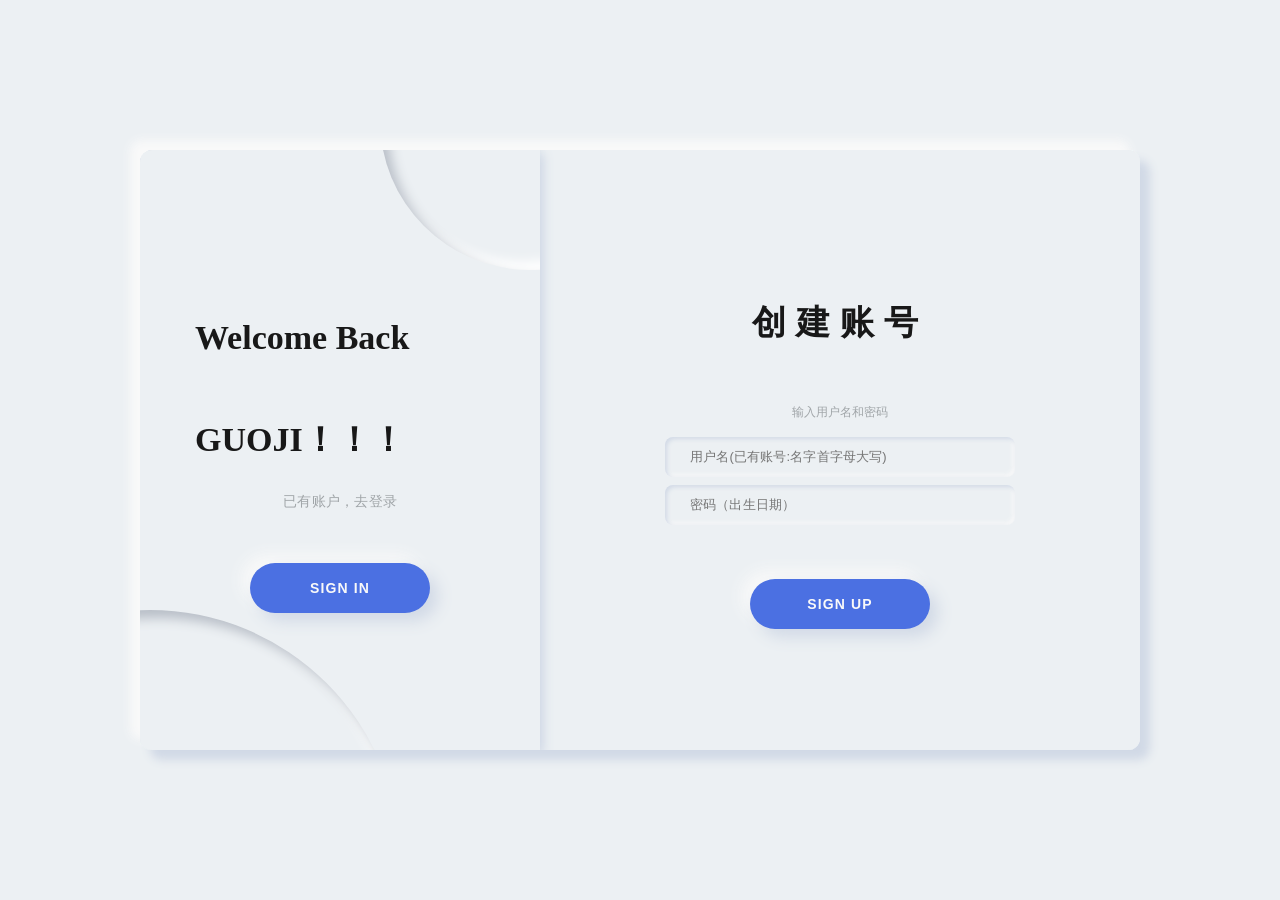
==== commit 9fb56394: "wenben" ====
--- a/index.html
+++ b/index.html
@@ -322,13 +322,13 @@
             <div class="switch_circle"></div>
             <div class="switch_circle switch_circle-t"></div>
             <div class="switch_container" id="switch-c1">
-                <h2 class="switch_title title" style="letter-spacing: 0;">Welcome Back！</h2>
+                <h2 class="switch_title title" style="letter-spacing: 0;">Welcome Back GUOJI！！！</h2>
                 <p class="switch_description description">已有账户，去登录</p>
                 <button class="switch_button button switch-btn">SIGN IN</button>
             </div>
 
             <div class="switch_container is-hidden" id="switch-c2">
-                <h2 class="switch_title title" style="letter-spacing: 0;">Hello Friend！</h2>
+                <h2 class="switch_title title" style="letter-spacing: 0;">Hello GUOJI！！！</h2>
                 <p class="switch_description description">没有账户？去注册</p>
 
                 <button class="switch_button button switch-btn">SIGN UP</button>
